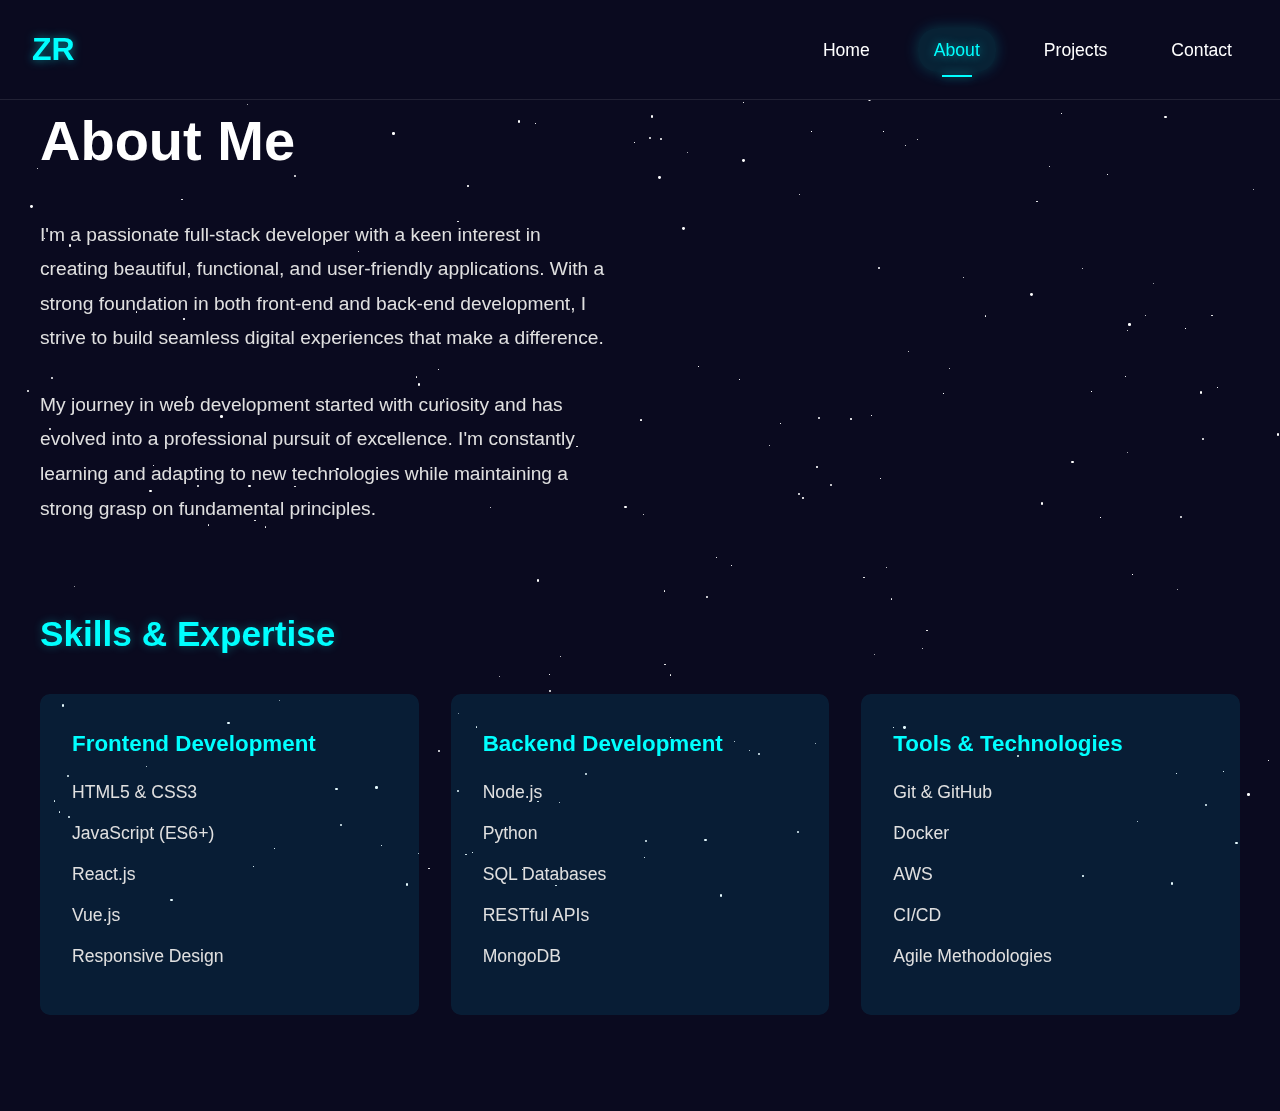
==== about.html @ 7f601852 "Add files via upload" ====
<!DOCTYPE html>
<html lang="en">
<head>
    <meta charset="UTF-8">
    <meta name="viewport" content="width=device-width, initial-scale=1.0">
    <title>About Me - Portfolio</title>
    <link rel="stylesheet" href="global.css">
    <link rel="stylesheet" href="navigation.css">
    <link rel="stylesheet" href="about.css">
</head>
<body>
    <div class="space-portfolio">
        <div class="stars"></div>
        <div class="twinkling"></div>
        
        <nav class="navigation">
            <div class="logo">ZR</div>
            <div class="nav-links">
                <a href="index.html">Home</a>
                <a href="about.html" class="active">About</a>
                <a href="projects.html">Projects</a>
                <a href="contact.html">Contact</a>
            </div>
        </nav>

    <section class="about-section">
        <div class="star-field" id="starField"></div>
        
        <div class="about-container">
            <div class="about-content">
                <div class="about-text">
                    <h1 class="about-title">About Me</h1>
                    <p class="about-description">
                        I'm a passionate full-stack developer with a keen interest in creating beautiful, functional, and user-friendly applications. With a strong foundation in both front-end and back-end development, I strive to build seamless digital experiences that make a difference.
                    </p>
                    <p class="about-description">
                        My journey in web development started with curiosity and has evolved into a professional pursuit of excellence. I'm constantly learning and adapting to new technologies while maintaining a strong grasp on fundamental principles.
                    </p>
                </div>
                
                <div class="about-visual">
                    <!-- Visual elements will be added via JavaScript -->
                </div>
            </div>

            <div class="skills-container">
                <h2 class="skills-title">Skills & Expertise</h2>
                <div class="skills-grid">
                    <div class="skill-category">
                        <h3>Frontend Development</h3>
                        <ul class="skill-list">
                            <li>HTML5 & CSS3</li>
                            <li>JavaScript (ES6+)</li>
                            <li>React.js</li>
                            <li>Vue.js</li>
                            <li>Responsive Design</li>
                        </ul>
                    </div>

                    <div class="skill-category">
                        <h3>Backend Development</h3>
                        <ul class="skill-list">
                            <li>Node.js</li>
                            <li>Python</li>
                            <li>SQL Databases</li>
                            <li>RESTful APIs</li>
                            <li>MongoDB</li>
                        </ul>
                    </div>

                    <div class="skill-category">
                        <h3>Tools & Technologies</h3>
                        <ul class="skill-list">
                            <li>Git & GitHub</li>
                            <li>Docker</li>
                            <li>AWS</li>
                            <li>CI/CD</li>
                            <li>Agile Methodologies</li>
                        </ul>
                    </div>
                </div>
            </div>
        </div>
    </section>

    <script>
        // Create star field animation
        function createStarField() {
            const starField = document.getElementById('starField');
            const numberOfStars = 200;

            for (let i = 0; i < numberOfStars; i++) {
                const star = document.createElement('div');
                star.className = 'star';
                
                // Random position
                star.style.left = `${Math.random() * 100}%`;
                star.style.top = `${Math.random() * 100}%`;
                
                // Random size
                const size = `${Math.random() * 3}px`;
                star.style.width = size;
                star.style.height = size;
                
                // Random twinkle duration
                star.style.setProperty('--twinkle-duration', `${2 + Math.random() * 3}s`);
                
                starField.appendChild(star);
            }
        }

        // Initialize animations when page loads
        window.addEventListener('load', () => {
            createStarField();
        });
    </script>
</body>
</html>
---- global.css ----
* {
    margin: 0;
    padding: 0;
    box-sizing: border-box;
}

body {
    font-family: 'Poppins', sans-serif;
    background: #0a0a1f;
    color: #fff;
    overflow-x: hidden;
    line-height: 1.6;
}

.space-portfolio {
    position: relative;
    min-height: 100vh;
    width: 100%;
    overflow: hidden;
}

.stars {
    position: fixed;
    top: 0;
    left: 0;
    width: 100%;
    height: 100%;
    pointer-events: none;
    background: #0a0a1f;
    z-index: 0;
}

@keyframes twinkle {
    0% { opacity: 0; }
    50% { opacity: 1; }
    100% { opacity: 0; }
}

.stars::before,
.stars::after {
    content: '';
    position: absolute;
    top: 0;
    left: 0;
    width: 100%;
    height: 100%;
    background-image: 
        radial-gradient(1px 1px at 25px 25px, #fff, rgba(0,0,0,0)),
        radial-gradient(1px 1px at 50px 50px, #fff, rgba(0,0,0,0)),
        radial-gradient(2px 2px at 75px 75px, #00ffff, rgba(0,0,0,0)),
        radial-gradient(1px 1px at 100px 100px, #fff, rgba(0,0,0,0)),
        radial-gradient(1.5px 1.5px at 125px 125px, #fff, rgba(0,0,0,0)),
        radial-gradient(2px 2px at 150px 150px, #00ffff, rgba(0,0,0,0)),
        radial-gradient(1px 1px at 175px 175px, #fff, rgba(0,0,0,0)),
        radial-gradient(1.5px 1.5px at 200px 200px, #fff, rgba(0,0,0,0));
    background-repeat: repeat;
    background-size: 250px 250px;
    opacity: 0;
}

.stars::before {
    animation: twinkle 5s infinite;
}

.stars::after {
    background-position: 100px 50px;
    animation: twinkle 5s infinite 2.5s;
}

.twinkling {
    position: fixed;
    top: 0;
    left: 0;
    width: 100%;
    height: 100%;
    pointer-events: none;
    z-index: 1;
    animation: move-twinkle 20s linear infinite;
}

@keyframes move-twinkle {
    from { transform: translateY(0); }
    to { transform: translateY(-100%); }
}

/* Content z-index management */
.main-content {
    position: relative;
    z-index: 2;
}

/* Responsive adjustments */
@media (max-width: 768px) {
    .twinkling::before {
        background-size: 30px 30px;
    }
    
    .stars::before,
    .stars::after {
        background-size: 150px 150px;
    }
    
    .space-portfolio {
        padding: 1rem;
    }
    
    body {
        font-size: 14px;
    }
}
---- navigation.css ----
/* Navigation Styles */
.navigation {
    position: fixed;
    top: 0;
    left: 0;
    width: 100%;
    padding: 1.5rem 2rem;
    background: rgba(10, 10, 31, 0.8);
    backdrop-filter: blur(10px);
    z-index: 1000;
    display: flex;
    justify-content: space-between;
    align-items: center;
    border-bottom: 1px solid rgba(255, 255, 255, 0.1);
}

.logo {
    font-size: 2rem;
    font-weight: 600;
    color: #00ffff;
    text-shadow: 0 0 10px rgba(0, 255, 255, 0.5);
    transition: all 0.3s ease;
}

.logo:hover {
    transform: scale(1.05);
    text-shadow: 0 0 15px rgba(0, 255, 255, 0.8);
}

.nav-links {
    display: flex;
    gap: 2rem;
    align-items: center;
}

.nav-links a {
    color: #fff;
    text-decoration: none;
    font-size: 1.1rem;
    padding: 0.5rem 1rem;
    border-radius: 20px;
    transition: all 0.3s ease;
    position: relative;
}

.nav-links a:hover {
    color: #00ffff;
    text-shadow: 0 0 10px rgba(0, 255, 255, 0.5);
    transform: translateY(-2px);
}

.nav-links a.active {
    color: #00ffff;
    text-shadow: 0 0 10px rgba(0, 255, 255, 0.5);
    position: relative;
}

.nav-links a.active::after {
    content: '';
    position: absolute;
    bottom: -5px;
    left: 50%;
    transform: translateX(-50%);
    width: 30px;
    height: 2px;
    background: #00ffff;
    box-shadow: 0 0 10px rgba(0, 255, 255, 0.5);
    animation: glow 1.5s ease-in-out infinite alternate;
}

@keyframes glow {
    from {
        opacity: 0.5;
        width: 20px;
    }
    to {
        opacity: 1;
        width: 30px;
    }
}

.nav-links a.active {
    color: #00ffff;
    background: rgba(0, 255, 255, 0.1);
    box-shadow: 0 0 15px rgba(0, 255, 255, 0.2);
}

/* Responsive Navigation */
@media screen and (max-width: 768px) {
    .navigation {
        padding: 1rem;
        flex-direction: column;
        gap: 1rem;
    }

    .logo {
        font-size: 1.5rem;
    }

    .nav-links {
        gap: 0.8rem;
        width: 100%;
        justify-content: center;
        flex-wrap: wrap;
    }

    .nav-links a {
        font-size: 0.9rem;
        padding: 0.3rem 0.6rem;
    }

    .nav-links a.active::after {
        bottom: -3px;
        width: 20px;
    }
    }
---- about.css ----
/* About Section Styles */
.about-section {
    min-height: 100vh;
    padding: 6rem 2rem;
    position: relative;
    overflow: hidden;
    background: var(--retro-dark);
}

/* Star Field Animation */
.star-field {
    position: fixed;
    top: 0;
    left: 0;
    width: 100%;
    height: 100%;
    pointer-events: none;
    z-index: 0;
}

.star {
    position: absolute;
    background: #fff;
    border-radius: 50%;
    animation: twinkle var(--twinkle-duration) infinite;
}

@keyframes twinkle {
    0%, 100% { opacity: 0.3; }
    50% { opacity: 1; }
}

/* Main Content Styles */
.about-container {
    max-width: 1200px;
    margin: 0 auto;
    position: relative;
    z-index: 1;
    animation: fadeIn 1s ease-out;
}

.about-content {
    display: grid;
    grid-template-columns: 1fr 1fr;
    gap: 4rem;
    align-items: center;
}

.about-text {
    color: #fff;
}

.about-title {
    font-size: 3.5rem;
    margin-bottom: 2rem;
    color: var(--retro-blue);
    text-shadow: 0 0 15px var(--retro-blue);
    position: relative;
    animation: glow 2s ease-in-out infinite;
}

.about-description {
    font-size: 1.2rem;
    line-height: 1.8;
    color: #e0e0e0;
    margin-bottom: 2rem;
}

/* Skills Section */
.skills-container {
    margin-top: 3rem;
    animation: slideUp 0.8s ease-out;
}

@keyframes slideUp {
    from { opacity: 0; transform: translateY(30px); }
    to { opacity: 1; transform: translateY(0); }
}

.skills-title {
    font-size: 2.2rem;
    color: #00ffff;
    margin-bottom: 2rem;
    text-shadow: 0 0 10px rgba(0, 255, 255, 0.3);
}

.skills-grid {
    display: grid;
    grid-template-columns: repeat(3, 1fr);
    gap: 2rem;
}

.skill-category {
    background: rgba(1, 205, 254, 0.1);
    border: 2px solid var(--retro-blue);
    padding: 2rem;
    border-radius: 10px;
    transition: all 0.3s ease;
    box-shadow: 0 0 15px var(--retro-blue);
}

.skill-category:hover {
    transform: translateY(-5px);
    background: rgba(0, 255, 255, 0.1);
    box-shadow: 0 5px 15px rgba(0, 255, 255, 0.2);
}

.skill-category h3 {
    color: #00ffff;
    margin-bottom: 1rem;
    font-size: 1.4rem;
}

.skill-category ul {
    list-style: none;
}

.skill-category li {
    color: #e0e0e0;
    margin: 0.8rem 0;
    font-size: 1.1rem;
}

/* Responsive Design */
@media (max-width: 1024px) {
    .about-content {
        grid-template-columns: 1fr;
        text-align: center;
        gap: 3rem;
    }

    .skills-grid {
        grid-template-columns: repeat(2, 1fr);
    }
}

@media (max-width: 768px) {
    .about-section {
        padding: 4rem 1.5rem;
    }

    .about-title {
        font-size: 2.8rem;
    }

    .about-description {
        font-size: 1.1rem;
    }

    .skills-grid {
        grid-template-columns: 1fr;
    }

    .skill-category {
        padding: 1.5rem;
    }
}

@media (max-width: 480px) {
    .about-title {
        font-size: 2.2rem;
    }

    .skills-title {
        font-size: 1.8rem;
    }

    .skill-category h3 {
        font-size: 1.2rem;
    }

    .skill-category li {
        font-size: 1rem;
    }
}
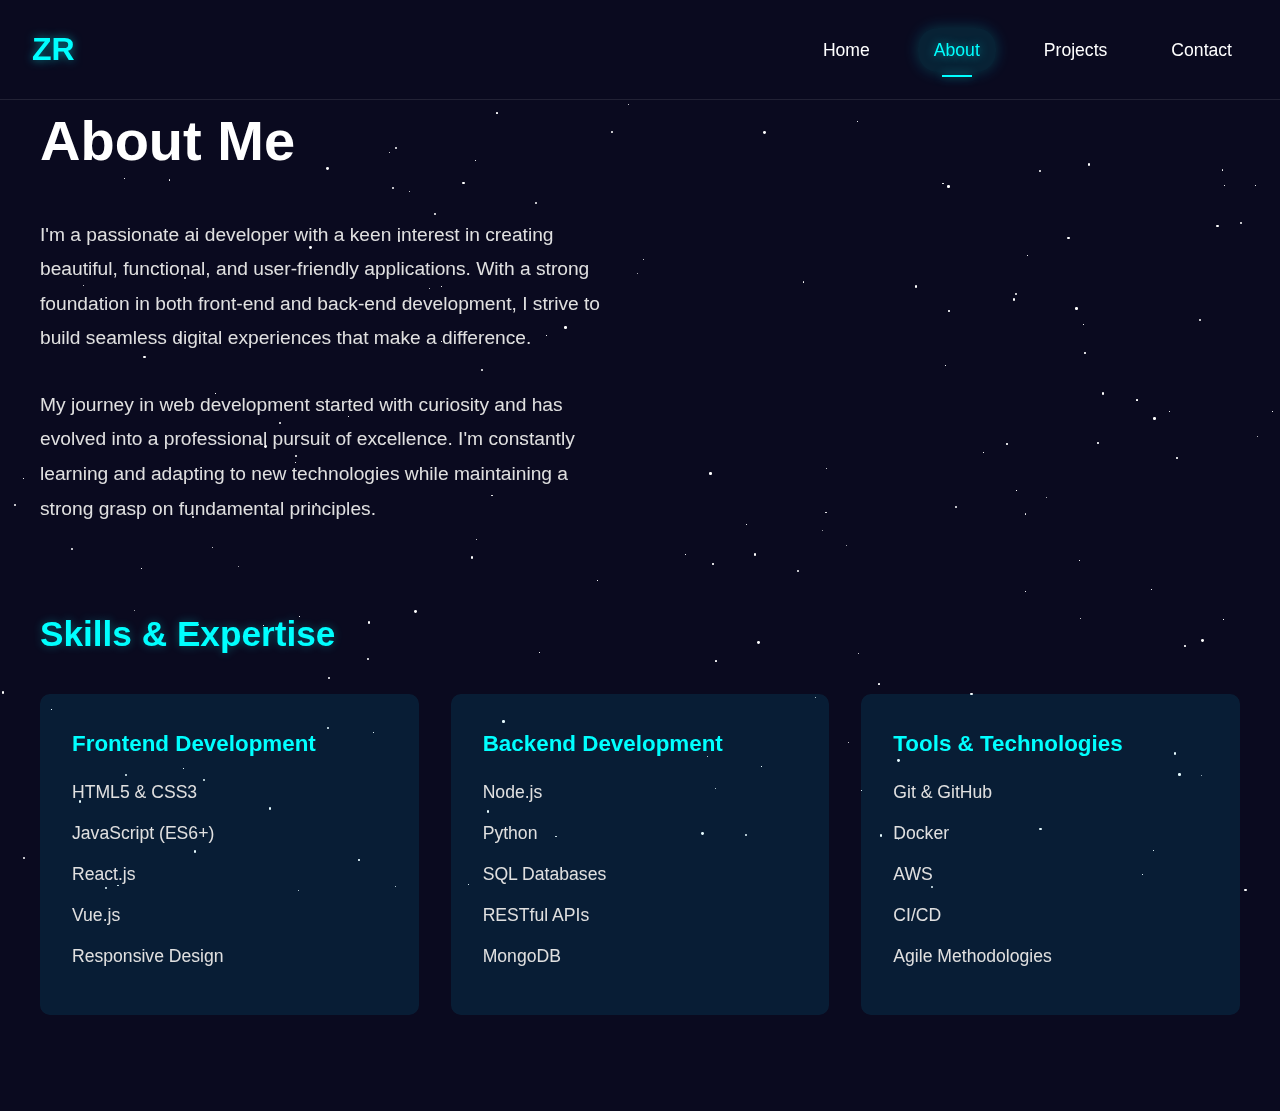
==== commit e614052d: "Update about.html" ====
--- a/about.html
+++ b/about.html
@@ -31,7 +31,7 @@
                 <div class="about-text">
                     <h1 class="about-title">About Me</h1>
                     <p class="about-description">
-                        I'm a passionate full-stack developer with a keen interest in creating beautiful, functional, and user-friendly applications. With a strong foundation in both front-end and back-end development, I strive to build seamless digital experiences that make a difference.
+                        I'm a passionate ai developer with a keen interest in creating beautiful, functional, and user-friendly applications. With a strong foundation in both front-end and back-end development, I strive to build seamless digital experiences that make a difference.
                     </p>
                     <p class="about-description">
                         My journey in web development started with curiosity and has evolved into a professional pursuit of excellence. I'm constantly learning and adapting to new technologies while maintaining a strong grasp on fundamental principles.
@@ -115,4 +115,4 @@
         });
     </script>
 </body>
-</html>+</html>
